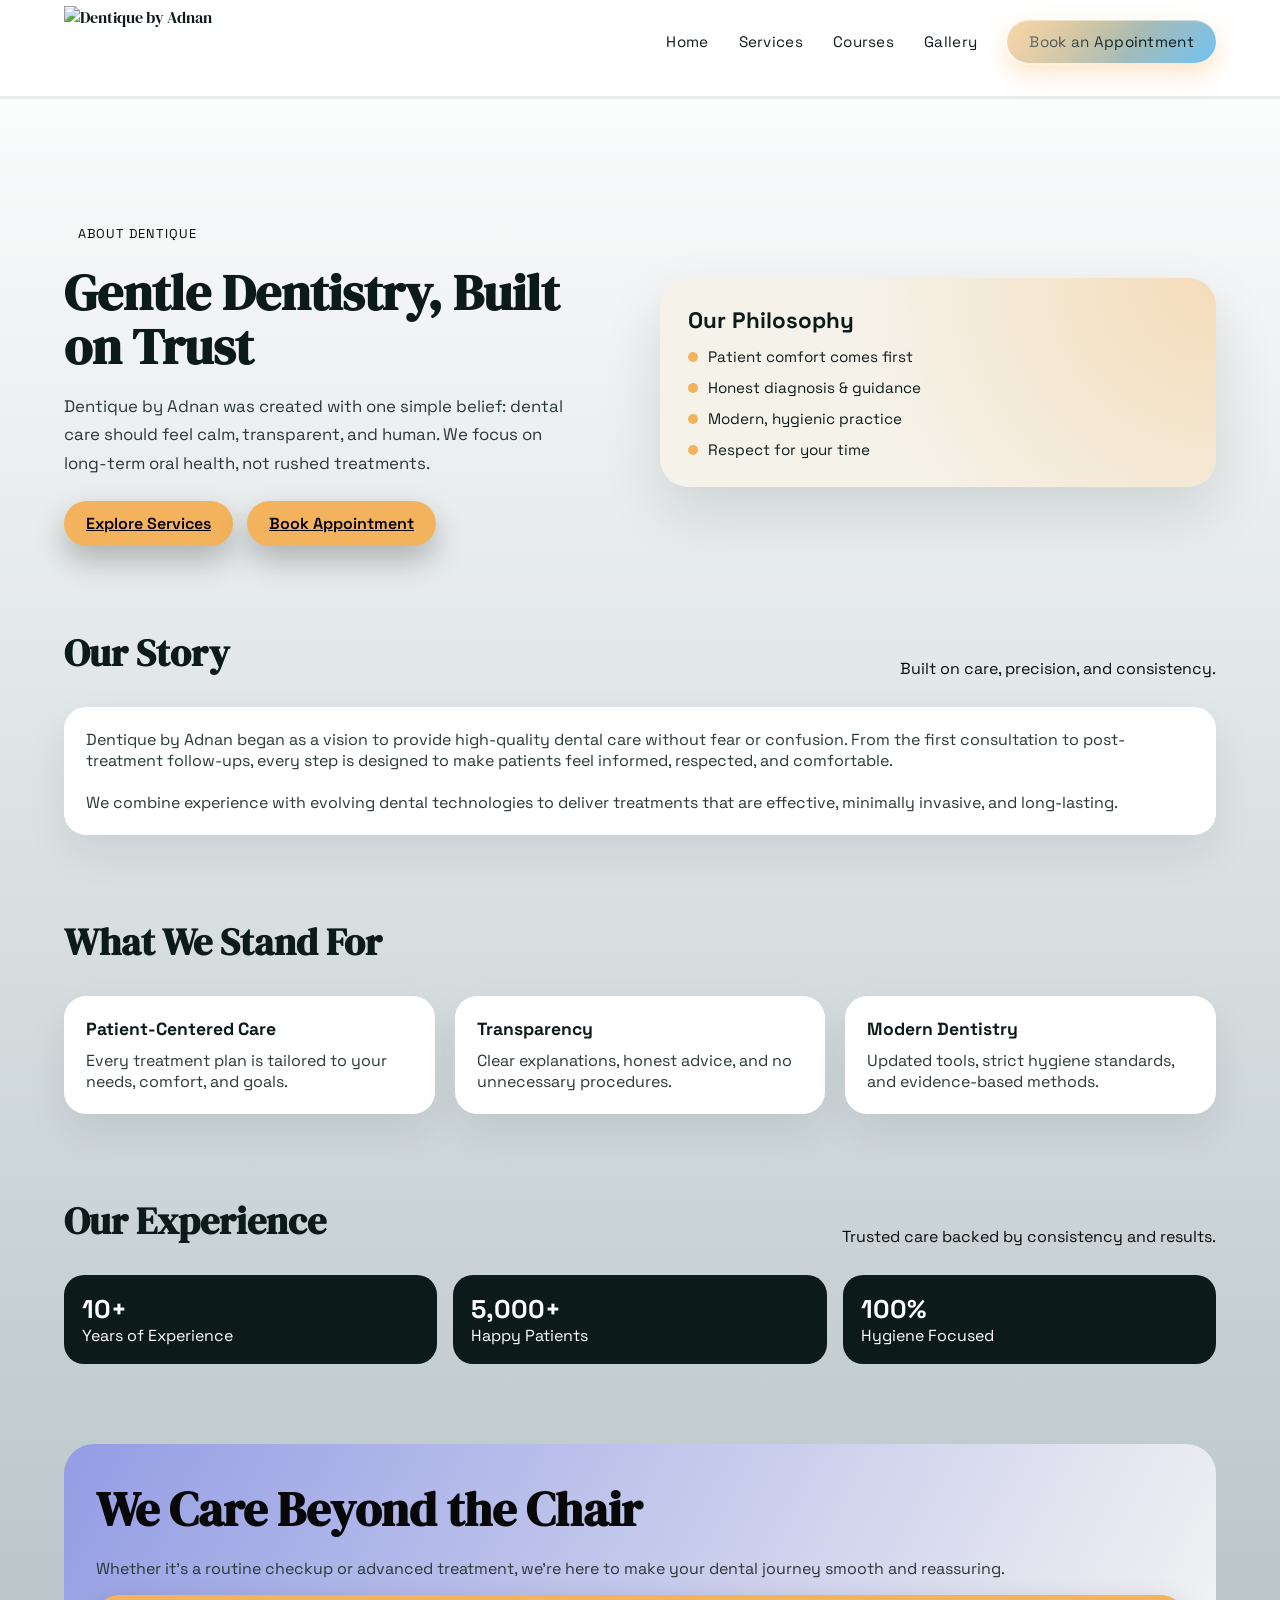
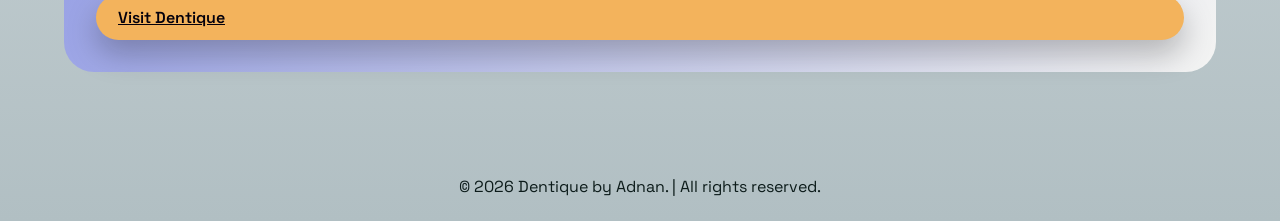
==== about.html @ a8254e56 "Add files via upload" ====
<!DOCTYPE html>
<html lang="en">
<head>
    <meta charset="UTF-8">
    <title>About Us | Dentique by Adnan</title>
    <meta name="viewport" content="width=device-width, initial-scale=1.0">
    <link href="https://fonts.googleapis.com/css2?family=DM+Serif+Display&family=Space+Grotesk:wght@400;500;600&display=swap" rel="stylesheet">
    <link rel="stylesheet" href="style.css">
    <link rel="icon" href="icons/favicon.png" type="image/png">
</head>

<body>

<header>
    <nav class="nav">
        <img src="icons/logo.png" alt="Dentique by Adnan" class="logo">
        <ul>
            <li><a href="index.html">Home</a></li>
            <li><a href="services/services.html">Services</a></li>
            <li><a href="courses/courses.html">Courses</a></li>
            <li><a href="../gallery/gallery.html">Gallery</a></li>
            <li><a class="btn-appointment attention" href="appointments/appointments.html"><button>Book an Appointment</button></a></li>
        </ul>
    </nav>
</header>

<main>
    <section class="hero section">
        <div>
            <span class="hero-badge">About Dentique</span>
            <h1>Gentle Dentistry, Built on Trust</h1>
            <p>
                Dentique by Adnan was created with one simple belief:
                dental care should feel calm, transparent, and human.
                We focus on long-term oral health, not rushed treatments.
            </p>

            <div class="hero-cta">
                <a href="services/services.html" class="btn-primary">Explore Services</a>
                <a href="appointments/appointments.html" class="btn-secondary">Book Appointment</a>
            </div>
        </div>

        <div class="hero-card">
            <div class="hero-card-content">
                <h3>Our Philosophy</h3>
                <ul>
                    <li><span class="dot"></span> Patient comfort comes first</li>
                    <li><span class="dot"></span> Honest diagnosis & guidance</li>
                    <li><span class="dot"></span> Modern, hygienic practice</li>
                    <li><span class="dot"></span> Respect for your time</li>
                </ul>
            </div>
        </div>
    </section>
    <section class="section">
        <div class="section-header">
            <h2>Our Story</h2>
            <p>
                Built on care, precision, and consistency.
            </p>
        </div>

        <div class="card">
            <p class="muted">
                Dentique by Adnan began as a vision to provide high-quality dental care
                without fear or confusion. From the first consultation to post-treatment
                follow-ups, every step is designed to make patients feel informed,
                respected, and comfortable.
                <br><br>
                We combine experience with evolving dental technologies to deliver
                treatments that are effective, minimally invasive, and long-lasting.
            </p>
        </div>
    </section>
    <section class="section">
        <div class="section-header">
            <h2>What We Stand For</h2>
        </div>

        <div class="grid-3">
            <div class="card">
                <h3>Patient-Centered Care</h3>
                <p class="muted">
                    Every treatment plan is tailored to your needs, comfort, and goals.
                </p>
            </div>

            <div class="card">
                <h3>Transparency</h3>
                <p class="muted">
                    Clear explanations, honest advice, and no unnecessary procedures.
                </p>
            </div>

            <div class="card">
                <h3>Modern Dentistry</h3>
                <p class="muted">
                    Updated tools, strict hygiene standards, and evidence-based methods.
                </p>
            </div>
        </div>
    </section>
    <section class="section">
        <div class="section-header">
            <h2>Our Experience</h2>
            <p>
                Trusted care backed by consistency and results.
            </p>
        </div>

        <div class="metrics">
            <div class="metric">
                <span>10+</span>
                Years of Experience
            </div>
            <div class="metric">
                <span>5,000+</span>
                Happy Patients
            </div>
            <div class="metric">
                <span>100%</span>
                Hygiene Focused
            </div>
        </div>
    </section>
    <section class="final-cta">
        <h2>We Care Beyond the Chair</h2>
        <p class="muted">
            Whether it’s a routine checkup or advanced treatment,
            we’re here to make your dental journey smooth and reassuring.
        </p>
        <a href="appointments/appointments.html" class="btn-primary">Visit Dentique</a>
    </section>

</main>

<footer class="footer">
    <p>© 2026 Dentique by Adnan. | All rights reserved.</p>
</footer>

</body>
</html>
---- style.css ----
:root {
      --ink: #0c1b1a;
      --cloud: #f5f2ea;
      --mint: #8dd1c1;
      --sun: #f3b35c;
      --coral: #70c2f5;
      --stone: #8c8c8c;
  }

  * {
      box-sizing: border-box;
      margin: 0;
      padding: 0;
  }


  .form {
      max-width: 480px;
      margin: 0px auto;
      padding: 30px 28px;
      background: linear-gradient(180deg, #ffffff, #e4ecf7);
      border-radius: 16px;
      box-shadow: 0 18px 40px rgba(0, 86, 179, 0.15);
      font-family: "Segoe UI", Tahoma, sans-serif;
  }

  .form label,
  .form legend {
      display: block;
      margin-bottom: 6px;
      font-size: 14px;
      font-weight: 600;
      color: #0a3d62;
  }


  .form input,
  .form select {
      width: 100%;
      padding: 12px 14px;
      margin-bottom: 18px;
      border-radius: 10px;
      border: 1px solid #c7dcf5;
      background: #ffffff;
      font-size: 14px;
      transition: all 0.3s ease;
  }


  .form input:focus,
  .form select:focus {
      outline: none;
      border-color: #1e90ff;
      box-shadow: 0 0 0 3px rgba(30, 144, 255, 0.2);
  }

  .form fieldset {
      border: 1px solid #c7dcf5;
      border-radius: 12px;
      padding: 14px;
      margin-bottom: 20px;
  }


  .form fieldset input[type="radio"] {
      width: auto;
      margin-right: 6px;
      accent-color: #1e90ff;
  }

  .form fieldset label {
      display: inline-block;
      margin-right: 20px;
      font-weight: 500;
      color: #144272;
  }


  .form input[type="date"] {
      color: #144272;
  }

  /* Submit Button */
  .form button {
      width: 100%;
      padding: 14px;
      border: none;
      border-radius: 12px;
      background: linear-gradient(135deg, #1e90ff, #0a58ca);
      color: #ffffff;
      font-size: 15px;
      font-weight: 600;
      cursor: pointer;
      letter-spacing: 0.5px;
      transition: transform 0.3s ease, box-shadow 0.3s ease;
  }

  /* Button Hover */
  .form button:hover {
      transform: translateY(-2px);
      box-shadow: 0 12px 30px rgba(30, 144, 255, 0.35);
  }

  /* Button Active */
  .form button:active {
      transform: scale(0.98);
  }


  .form select {
      appearance: none;
      background-image: url("data:image/svg+xml,%3Csvg fill='%231e90ff' height='20' viewBox='0 0 24 24' width='20' xmlns='http://www.w3.org/2000/svg'%3E%3Cpath d='M7 10l5 5 5-5z'/%3E%3C/svg%3E");
      background-repeat: no-repeat;
      background-position: right 12px center;
      background-size: 18px;
  }


  body {
      font-family: "DM Serif Display", "Georgia", serif;
      color: var(--ink);
      background: linear-gradient(180deg, #ffffff 0%, #b1bfc3 100%);
      min-height: 100vh;
  }

  header {
      height: 11vh;
      padding: 18px 5vw;
      position: sticky;
      top: 0;
      z-index: 1000;
      background: white;
      backdrop-filter: blur(10px);
      border-bottom: 3px solid rgba(12, 27, 26, 0.08);
  }

  header ul {
      margin-left: auto;
      list-style: none;
      display: flex;
      align-items: center;
      flex-wrap: wrap;
      gap: 30px;
  }

  header .nav {
      display: flex;
      align-items: center;
      gap: 24px;
  }

  .logo {
      height: 70px;
      margin-top: -12px;
      margin-bottom: -12px;
      width: auto;
  }

  header a,
  header button {
      font-family: "Space Grotesk", "Trebuchet MS", sans-serif;
      color: var(--ink);
      text-decoration: none;
      font-size: 0.95rem;
      letter-spacing: 0.02em;
      background: none;
      border: none;
      cursor: pointer;
  }


  .btn-appointment {
      position: relative;
      padding: 12px 22px;
      border-radius: 999px;
      font-family: "Space Grotesk", "Trebuchet MS", sans-serif;
      font-weight: 600;
      font-size: 0.95rem;
      letter-spacing: 0.03em;
      color: #04000c;
      background: linear-gradient(135deg,
              var(--sun),
              var(--coral));
      border: none;
      cursor: pointer;
      box-shadow:
          0 10px 24px rgba(243, 179, 92, 0.35),
          inset 0 1px 0 rgba(255, 255, 255, 0.5);
      overflow: hidden;
      transition:
          transform 0.3s ease,
          box-shadow 0.3s ease;
  }


  .btn-appointment::before {
      content: "";
      position: absolute;
      inset: -2px;
      border-radius: inherit;
      background: linear-gradient(120deg,
              rgba(255, 255, 255, 0.6),
              transparent 60%);
      opacity: 0.8;
      pointer-events: none;
  }


  .btn-appointment:hover {
      transform: translateY(-3px);
      box-shadow:
          0 16px 40px rgba(243, 179, 92, 0.45),
          inset 0 1px 0 rgba(255, 255, 255, 0.6);
  }


  .btn-appointment:active {
      transform: translateY(0) scale(0.97);
      box-shadow:
          0 8px 18px rgba(243, 179, 92, 0.3);
  }

  @keyframes appointmentPulse {
      0% {
          box-shadow: 0 0 0 0 rgba(243, 179, 92, 0.45);
      }

      70% {
          box-shadow: 0 0 0 12px rgba(243, 179, 92, 0);
      }

      100% {
          box-shadow: 0 0 0 0 rgba(243, 179, 92, 0);
      }
  }

  .btn-appointment.attention {
      animation: appointmentPulse 2.5s infinite;
  }


  main {
      padding: 40px 5vw 80px;
  }

  .hero {
      display: grid;
      grid-template-columns: repeat(auto-fit, minmax(260px, 1fr));
      gap: 40px;
      align-items: center;
  }

  .hero-badge {
      display: inline-flex;
      align-items: center;
      gap: 8px;
      padding: 6px 14px;
      border-radius: 999px;
      background: transparent;
      font-family: "Space Grotesk", "Trebuchet MS", sans-serif;
      font-size: 0.8rem;
      text-transform: uppercase;
      letter-spacing: 0.08em;
      color: #070707;
  }

  .hero h1 {
      font-size: clamp(2.4rem, 4vw, 4rem);
      line-height: 1.05;
      margin: 18px 0;
  }

  .hero p {
      font-family: "Space Grotesk", "Trebuchet MS", sans-serif;
      font-size: 1.05rem;
      line-height: 1.7;
      color: #2a3836;
      max-width: 520px;
  }

  .hero-cta {
      display: flex;
      flex-wrap: wrap;
      gap: 14px;
      margin-top: 24px;

  }

  .btn-primary,
  .btn-secondary {
      padding: 12px 22px;
      border-radius: 999px;
      font-family: "Space Grotesk", "Trebuchet MS", sans-serif;
      font-weight: 600;
      border: 2px transparent;
      cursor: pointer;

  }

  .btn-primary {
      background: var(--sun);
      color: #04000c;
      box-shadow: 0 14px 30px rgba(7, 7, 7, 0.25);
      transition: transform 0.3s ease, box-shadow 0.3s ease;
  }

  .btn-secondary {
      background: var(--sun);
      color: #04000c;
      box-shadow: 0 14px 30px rgba(7, 7, 7, 0.25);
  }

  .btn-primary:hover {
      transform: translateY(-6px);
      box-shadow: 0 16px 40px rgba(0, 0, 0, 0.18);
      transition: transform 0.3s ease, box-shadow 0.3s ease;
  }

  .btn-secondary:hover {
      transform: translateY(-6px);
      box-shadow: 0 16px 40px rgba(0, 0, 0, 0.18);
      transition: transform 0.3s ease, box-shadow 0.3s ease;
  }

  .hero-card {
      background: var(--cloud);
      border-radius: 28px;
      padding: 28px;
      box-shadow: 0 25px 60px rgba(12, 27, 26, 0.12);
      position: relative;
      overflow: hidden;
  }

  .hero-card::before {
      content: "";
      position: absolute;
      inset: 0;
      background: radial-gradient(circle at top right, rgba(243, 179, 92, 0.35), transparent 60%);
  }

  .hero-card-content {
      position: relative;
      font-family: "Space Grotesk", "Trebuchet MS", sans-serif;
  }

  .hero-card h3 {
      font-size: 1.4rem;
      margin-bottom: 12px;
  }

  .hero-card ul {
      list-style: none;
      display: grid;
      gap: 12px;
  }

  .hero-card li {
      display: flex;
      align-items: center;
      gap: 10px;
      font-size: 0.95rem;
  }

  .dot {
      width: 10px;
      height: 10px;
      border-radius: 50%;
      background: var(--sun);
      flex-shrink: 0;
  }

  .section {
      margin-top: 80px;

  }

  .section-header {
      display: flex;
      flex-wrap: wrap;
      justify-content: space-between;
      align-items: flex-end;
      gap: 16px;
      margin-bottom: 28px;
  }

  .section-header h2 {
      font-size: clamp(1.8rem, 3vw, 2.6rem);

  }

  .section-header p {
      font-family: "Space Grotesk", "Trebuchet MS", sans-serif;
      max-width: 520px;
      color: #0a0a0a;
  }

  .logo-strip {
      display: grid;
      grid-template-columns: repeat(auto-fit, minmax(130px, 1fr));
      gap: 18px;
      align-items: center;
      font-family: "Space Grotesk", "Trebuchet MS", sans-serif;
      color: var(--ink);
      text-transform: uppercase;
      letter-spacing: 0.12em;
      font-size: 0.75rem;
  }

  .logo-strip span {
      padding: 14px 18px;
      border: 1px dashed rgba(12, 27, 26, 0.2);
      border-radius: 999px;
      text-align: center;
      background-color: #59bad5;
  }

  .grid-3 {
      display: grid;
      grid-template-columns: repeat(auto-fit, minmax(220px, 1fr));
      gap: 20px;
  }

  .card {
      background: #ffffff;
      border-radius: 22px;
      padding: 22px;
      box-shadow: 0 18px 40px rgba(12, 27, 26, 0.08);
      font-family: "Space Grotesk", "Trebuchet MS", sans-serif;
  }

  .card1 {
      background-image: url(icons/profile.jpeg);
      background-size: cover;
      background-repeat: no-repeat;
      height: 100%;
      width: 100%;
      background-position: center;
      border-radius: 22px;
      padding: 22px;
      box-shadow: 0 18px 40px rgba(12, 27, 26, 0.08);
      font-family: "Space Grotesk", "Trebuchet MS", sans-serif;
  }

  .card h3 {
      font-size: 1.1rem;
      margin-bottom: 10px;
  }

  .muted {
      color: #2a3836;
      font-family: "Space Grotesk", "Trebuchet MS", sans-serif;
  }

  .steps {
      display: grid;
      grid-template-columns: repeat(auto-fit, minmax(220px, 1fr));
      gap: 20px;
  }

  .step {
      padding: 18px 20px;
      border-radius: 18px;
      background: #ffffff;
      font-family: "Space Grotesk", "Trebuchet MS", sans-serif;
  }

  .step strong {
      display: block;
      font-size: 1.2rem;
      margin-bottom: 10px;
  }

  .metrics {
      display: grid;
      grid-template-columns: repeat(auto-fit, minmax(160px, 1fr));
      gap: 16px;
  }

  .metric {
      background: #0c1b1a;
      color: #fff;
      border-radius: 20px;
      padding: 18px;
      font-family: "Space Grotesk", "Trebuchet MS", sans-serif;
  }

  .metric span {
      font-size: 1.6rem;
      font-weight: 700;
      display: block;
  }

  .integration-tags {
      display: flex;
      flex-wrap: wrap;
      gap: 12px;
  }

  .tag {
      padding: 8px 14px;
      border-radius: 999px;
      border: 1px solid rgba(12, 27, 26, 0.2);
      font-family: "Space Grotesk", "Trebuchet MS", sans-serif;
  }

  .pricing {
      display: grid;
      grid-template-columns: repeat(auto-fit, minmax(220px, 1fr));
      gap: 20px;
  }

  .pricing .card {
      border: 2px solid rgba(12, 27, 26, 0.08);
  }

  .pricing .price {
      font-size: 1.8rem;
      font-weight: 700;
      margin: 12px 0;
      font-family: "DM Serif Display", "Georgia", serif;
  }

  .case {
      display: grid;
      grid-template-columns: repeat(auto-fit, minmax(240px, 1fr));
      gap: 20px;
      align-items: center;
      background: #fff4e5;
      border-radius: 26px;
      padding: 26px;
  }

  .faq {
      display: grid;
      gap: 14px;
  }

  .faq-item {
      background: #f4f1f1;
      border-radius: 18px;
      padding: 18px;
      font-family: "Space Grotesk", "Trebuchet MS", sans-serif;
      border: 1px solid rgba(12, 27, 26, 0.08);
  }

  .final-cta {
      margin-top: 80px;
      background: linear-gradient(120deg, rgba(143, 152, 231, 0.9), rgba(250, 249, 247, 0.9));
      color: #080808;
      border-radius: 30px;
      padding: 32px;
      display: grid;
      gap: 16px;
  }

  .final-cta h2 {
      font-size: clamp(2rem, 4vw, 3rem);
  }

  .final-cta .btn-secondary {
      border-color: #0b0b0b;
      color: #040404;
  }

  .footer {
      display: flex;
      justify-content: center;
      align-items: center;
      padding: 24px 5vw;
      text-align: center;
      font-family: "Space Grotesk", "Trebuchet MS", sans-serif;
      color: var(--ink);
  }

  .social-bar {
      position: fixed;
      right: 1px;
      padding: 5vw 15px;
      top: 55%;
      transform: translateY(-50%);
      display: flex;
      flex-direction: column;
      gap: 35px;
      background: white;
      z-index: 1000;
      border-radius: 20px;

  }

  .social-bar a {
      display: flex;
      background-color: white;
      align-items: center;
      justify-content: center;
      transition: transform 0.2s ease, opacity 0.2s ease;
  }

  .social-bar a:hover {
      transform: translateX(-10px);
      opacity: 0.75;
  }

  .social-bar img {
      width: 35px;
      height: 35px;
  }




  @media (max-width: 600px) {
      header ul {
          gap: 16px;
      }

      header button {
          width: 100%;
      }
  }
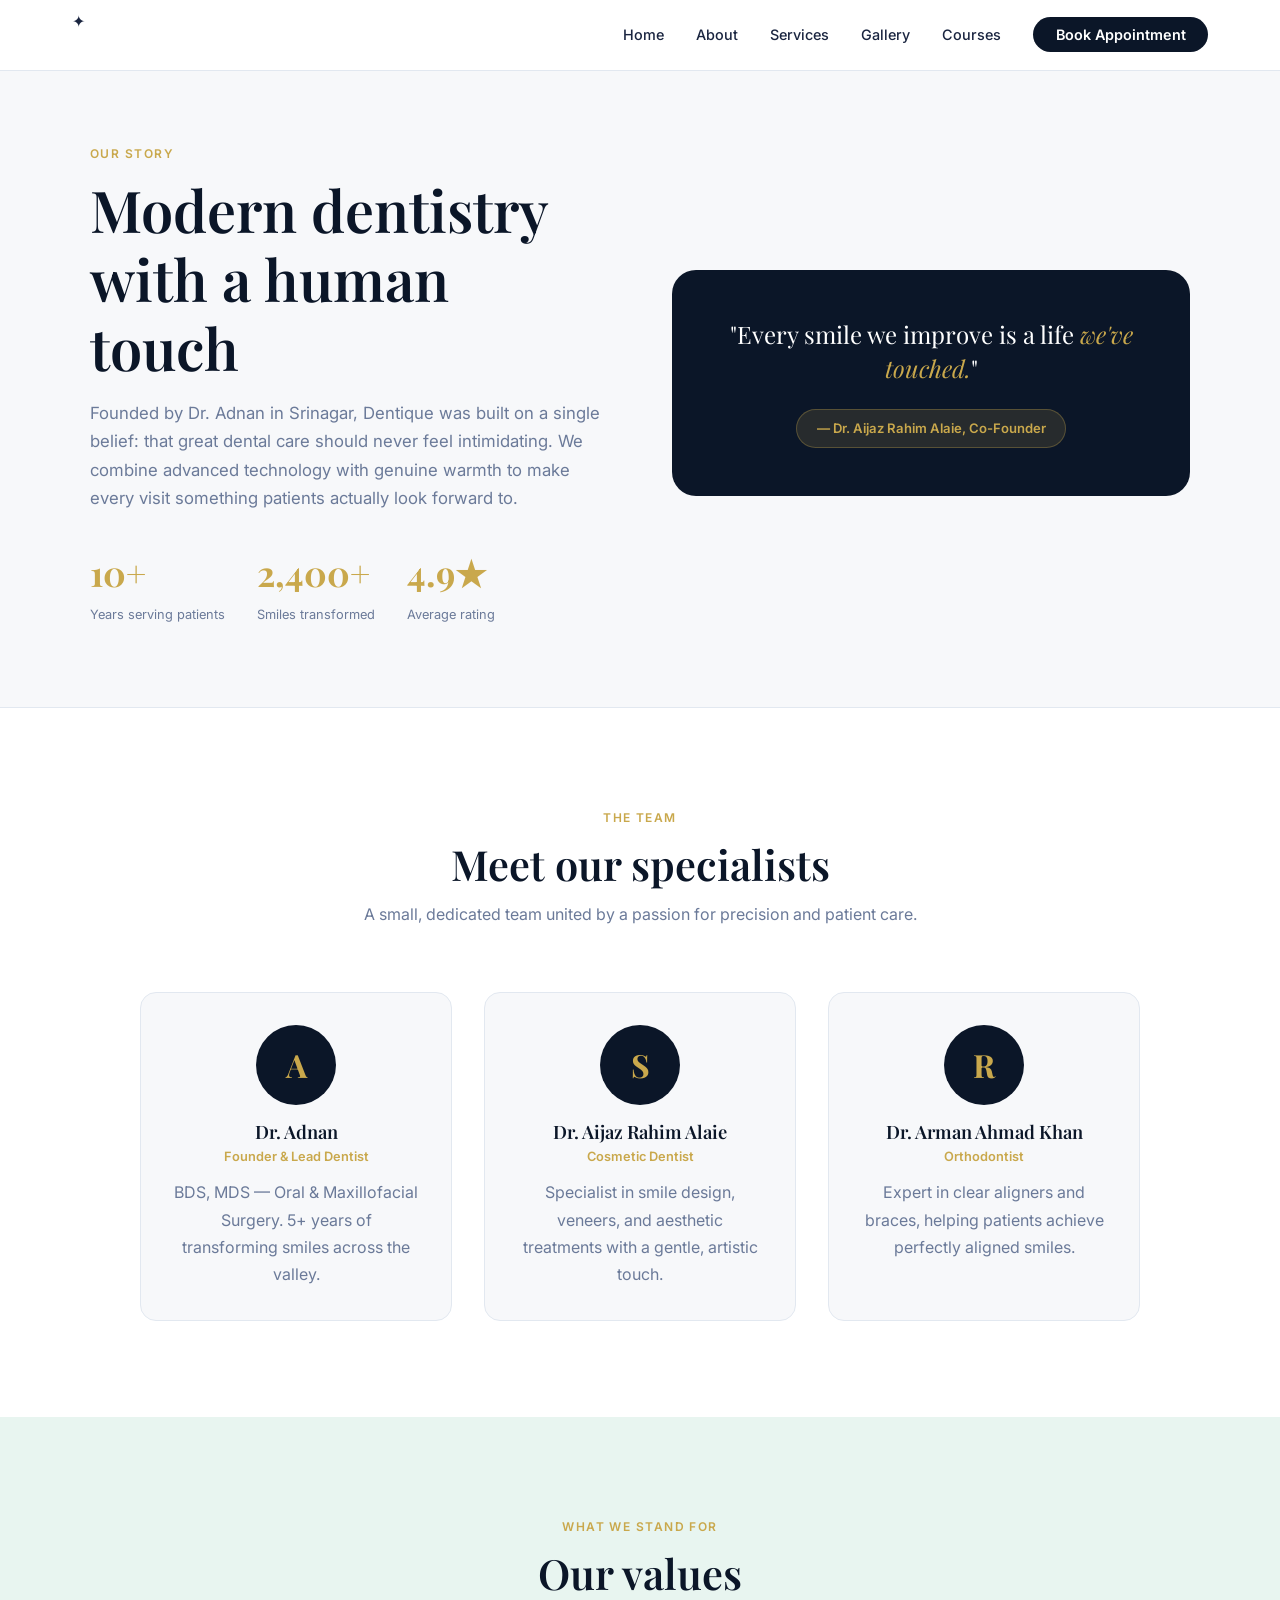
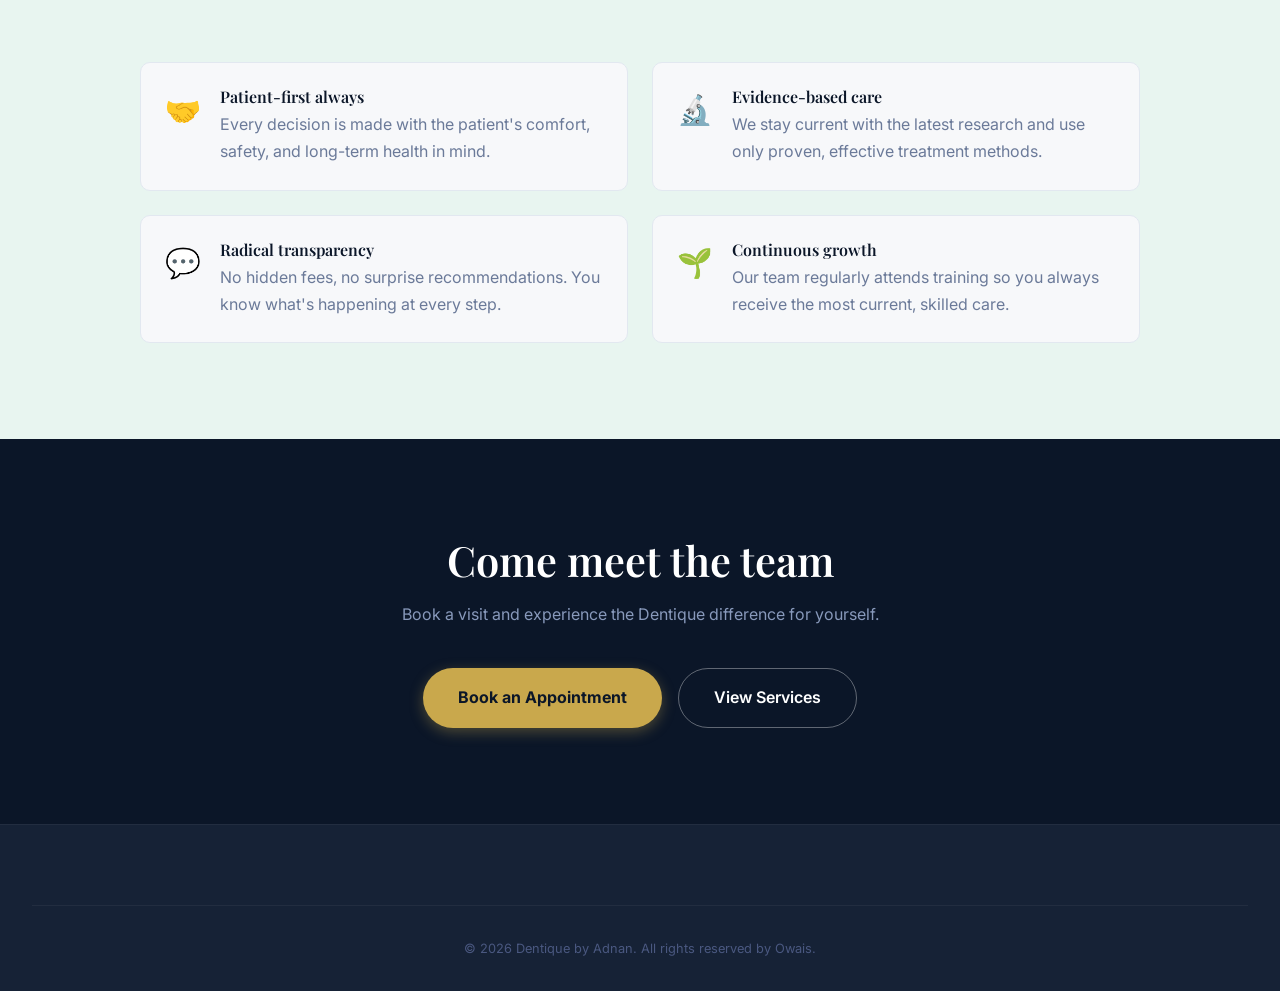
==== commit 53d89f5d: "Add files via upload" ====
--- a/about.html
+++ b/about.html
@@ -1,143 +1,148 @@
-<!DOCTYPE html>
-<html lang="en">
-<head>
-    <meta charset="UTF-8">
-    <title>About Us | Dentique by Adnan</title>
-    <meta name="viewport" content="width=device-width, initial-scale=1.0">
-    <link href="https://fonts.googleapis.com/css2?family=DM+Serif+Display&family=Space+Grotesk:wght@400;500;600&display=swap" rel="stylesheet">
-    <link rel="stylesheet" href="style.css">
-    <link rel="icon" href="icons/favicon.png" type="image/png">
-</head>
-
-<body>
-
-<header>
-    <nav class="nav">
-        <img src="icons/logo.png" alt="Dentique by Adnan" class="logo">
-        <ul>
-            <li><a href="index.html">Home</a></li>
-            <li><a href="services/services.html">Services</a></li>
-            <li><a href="courses/courses.html">Courses</a></li>
-            <li><a href="../gallery/gallery.html">Gallery</a></li>
-            <li><a class="btn-appointment attention" href="appointments/appointments.html"><button>Book an Appointment</button></a></li>
-        </ul>
-    </nav>
-</header>
-
-<main>
-    <section class="hero section">
-        <div>
-            <span class="hero-badge">About Dentique</span>
-            <h1>Gentle Dentistry, Built on Trust</h1>
-            <p>
-                Dentique by Adnan was created with one simple belief:
-                dental care should feel calm, transparent, and human.
-                We focus on long-term oral health, not rushed treatments.
-            </p>
-
-            <div class="hero-cta">
-                <a href="services/services.html" class="btn-primary">Explore Services</a>
-                <a href="appointments/appointments.html" class="btn-secondary">Book Appointment</a>
-            </div>
-        </div>
-
-        <div class="hero-card">
-            <div class="hero-card-content">
-                <h3>Our Philosophy</h3>
-                <ul>
-                    <li><span class="dot"></span> Patient comfort comes first</li>
-                    <li><span class="dot"></span> Honest diagnosis & guidance</li>
-                    <li><span class="dot"></span> Modern, hygienic practice</li>
-                    <li><span class="dot"></span> Respect for your time</li>
-                </ul>
-            </div>
-        </div>
-    </section>
-    <section class="section">
-        <div class="section-header">
-            <h2>Our Story</h2>
-            <p>
-                Built on care, precision, and consistency.
-            </p>
-        </div>
-
-        <div class="card">
-            <p class="muted">
-                Dentique by Adnan began as a vision to provide high-quality dental care
-                without fear or confusion. From the first consultation to post-treatment
-                follow-ups, every step is designed to make patients feel informed,
-                respected, and comfortable.
-                <br><br>
-                We combine experience with evolving dental technologies to deliver
-                treatments that are effective, minimally invasive, and long-lasting.
-            </p>
-        </div>
-    </section>
-    <section class="section">
-        <div class="section-header">
-            <h2>What We Stand For</h2>
-        </div>
-
-        <div class="grid-3">
-            <div class="card">
-                <h3>Patient-Centered Care</h3>
-                <p class="muted">
-                    Every treatment plan is tailored to your needs, comfort, and goals.
-                </p>
-            </div>
-
-            <div class="card">
-                <h3>Transparency</h3>
-                <p class="muted">
-                    Clear explanations, honest advice, and no unnecessary procedures.
-                </p>
-            </div>
-
-            <div class="card">
-                <h3>Modern Dentistry</h3>
-                <p class="muted">
-                    Updated tools, strict hygiene standards, and evidence-based methods.
-                </p>
-            </div>
-        </div>
-    </section>
-    <section class="section">
-        <div class="section-header">
-            <h2>Our Experience</h2>
-            <p>
-                Trusted care backed by consistency and results.
-            </p>
-        </div>
-
-        <div class="metrics">
-            <div class="metric">
-                <span>10+</span>
-                Years of Experience
-            </div>
-            <div class="metric">
-                <span>5,000+</span>
-                Happy Patients
-            </div>
-            <div class="metric">
-                <span>100%</span>
-                Hygiene Focused
-            </div>
-        </div>
-    </section>
-    <section class="final-cta">
-        <h2>We Care Beyond the Chair</h2>
-        <p class="muted">
-            Whether it’s a routine checkup or advanced treatment,
-            we’re here to make your dental journey smooth and reassuring.
-        </p>
-        <a href="appointments/appointments.html" class="btn-primary">Visit Dentique</a>
-    </section>
-
-</main>
-
-<footer class="footer">
-    <p>© 2026 Dentique by Adnan. | All rights reserved.</p>
-</footer>
-
-</body>
-</html>
+<!DOCTYPE html>
+<html lang="en">
+<head>
+  <meta charset="UTF-8">
+  <meta name="viewport" content="width=device-width, initial-scale=1.0">
+  <title>About — Dentique by Adnan</title>
+  <link rel="stylesheet" href="style.css">
+  <link rel="preconnect" href="https://fonts.googleapis.com">
+  <link href="https://fonts.googleapis.com/css2?family=Playfair+Display:wght@400;500;600;700&family=Inter:wght@300;400;500;600&display=swap" rel="stylesheet">
+  <style>
+    .page-hero { padding: 140px 2rem 5rem; background: var(--off-white); border-bottom: 1px solid var(--border); }
+    .page-hero-inner { max-width: 1100px; margin: 0 auto; display: grid; grid-template-columns: 1fr 1fr; gap: 4rem; align-items: center; }
+    .page-hero h1 { color: var(--navy); margin-bottom: 1rem; }
+    .page-hero p { font-size: 1.05rem; }
+
+    .about-stats { display: flex; gap: 2rem; margin-top: 2rem; }
+    .astat strong { font-family: var(--font-display); font-size: 2.2rem; color: var(--gold); display: block; }
+    .astat span { font-size: 0.8rem; color: var(--muted); }
+
+    .about-visual { background: var(--navy); border-radius: 24px; padding: 3rem; text-align: center; }
+    .about-visual-text { font-family: var(--font-display); font-size: 1.5rem; color: var(--white); line-height: 1.4; }
+    .about-visual-text em { color: var(--gold); }
+    .about-visual-badge { display: inline-block; padding: 0.5rem 1.2rem; background: rgba(201,168,76,0.15); border: 1px solid rgba(201,168,76,0.3); border-radius: 50px; color: var(--gold); font-size: 0.82rem; font-weight: 600; margin-top: 1.5rem; }
+
+    .team-grid { max-width: 1000px; margin: 0 auto; display: grid; grid-template-columns: repeat(3, 1fr); gap: 2rem; }
+    .team-card { text-align: center; padding: 2rem; background: var(--off-white); border-radius: var(--radius); border: 1px solid var(--border); }
+    .team-avatar { width: 80px; height: 80px; border-radius: 50%; background: var(--navy); color: var(--gold); font-family: var(--font-display); font-size: 2rem; font-weight: 700; display: flex; align-items: center; justify-content: center; margin: 0 auto 1rem; }
+    .team-card h3 { color: var(--navy); margin-bottom: 0.25rem; }
+    .team-card .role { font-size: 0.8rem; color: var(--gold); font-weight: 600; margin-bottom: 0.75rem; display: block; }
+
+    .values-grid { max-width: 1000px; margin: 0 auto; display: grid; grid-template-columns: repeat(2, 1fr); gap: 1.5rem; }
+    .value-item { display: flex; gap: 1.2rem; padding: 1.5rem; background: var(--off-white); border-radius: var(--radius-sm); border: 1px solid var(--border); }
+    .value-icon { font-size: 1.8rem; flex-shrink: 0; }
+    .value-item h3 { color: var(--navy); margin-bottom: 0.3rem; font-size: 1rem; }
+
+    @media (max-width: 800px) { .page-hero-inner, .team-grid, .values-grid { grid-template-columns: 1fr; } .about-stats { flex-wrap: wrap; } }
+  </style>
+</head>
+<body>
+  <header class="header" id="header">
+    <nav class="nav">
+      <a href="index.html" class="logo">
+        <span class="logo-icon">✦</span>
+        <span class="logo-text">Dentique <em>by Adnan</em></span>
+      </a>
+      <ul class="nav-links">
+        <li><a href="index.html">Home</a></li>
+        <li><a href="about.html">About</a></li>
+        <li><a href="services.html">Services</a></li>
+        <li><a href="gallery.html">Gallery</a></li>
+        <li><a href="courses.html">Courses</a></li>
+        <li><a href="appointments.html" class="nav-cta">Book Appointment</a></li>
+      </ul>
+      <button class="hamburger" id="hamburger" aria-label="Toggle menu" aria-expanded="false" aria-controls="mobileMenu">
+        <span></span><span></span><span></span>
+      </button>
+    </nav>
+    <div class="mobile-menu" id="mobileMenu">
+      <a href="index.html">Home</a>
+      <a href="about.html">About</a>
+      <a href="services.html">Services</a>
+      <a href="gallery.html">Gallery</a>
+      <a href="courses.html">Courses</a>
+      <a href="appointments.html">Book Appointment</a>
+    </div>
+  </header>
+
+  <main>
+    <div class="page-hero">
+      <div class="page-hero-inner">
+        <div>
+          <span class="eyebrow">Our Story</span>
+          <h1>Modern dentistry with a human touch</h1>
+          <p>Founded by Dr. Adnan in Srinagar, Dentique was built on a single belief: that great dental care should never feel intimidating. We combine advanced technology with genuine warmth to make every visit something patients actually look forward to.</p>
+          <div class="about-stats">
+            <div class="astat"><strong>10+</strong><span>Years serving patients</span></div>
+            <div class="astat"><strong>2,400+</strong><span>Smiles transformed</span></div>
+            <div class="astat"><strong>4.9★</strong><span>Average rating</span></div>
+          </div>
+        </div>
+        <div class="about-visual">
+          <div class="about-visual-text">"Every smile we improve is a life <em>we've touched.</em>"</div>
+          <span class="about-visual-badge">— Dr. Aijaz Rahim Alaie, Co-Founder</span>
+        </div>
+      </div>
+    </div>
+
+    <section class="section">
+      <div class="section-header">
+        <span class="eyebrow">The Team</span>
+        <h2>Meet our specialists</h2>
+        <p>A small, dedicated team united by a passion for precision and patient care.</p>
+      </div>
+      <div class="team-grid">
+        <div class="team-card">
+          <div class="team-avatar">A</div>
+          <h3>Dr. Adnan</h3>
+          <span class="role">Founder & Lead Dentist</span>
+          <p>BDS, MDS — Oral & Maxillofacial Surgery. 5+ years of transforming smiles across the valley.</p>
+        </div>
+        <div class="team-card">
+          <div class="team-avatar">S</div>
+          <h3>Dr. Aijaz Rahim Alaie</h3>
+          <span class="role">Cosmetic Dentist</span>
+          <p>Specialist in smile design, veneers, and aesthetic treatments with a gentle, artistic touch.</p>
+        </div>
+        <div class="team-card">
+          <div class="team-avatar">R</div>
+          <h3>Dr. Arman Ahmad Khan</h3>
+          <span class="role">Orthodontist</span>
+          <p>Expert in clear aligners and braces, helping patients achieve perfectly aligned smiles.</p>
+        </div>
+      </div>
+    </section>
+
+    <section class="section section-mint">
+      <div class="section-header">
+        <span class="eyebrow">What We Stand For</span>
+        <h2>Our values</h2>
+      </div>
+      <div class="values-grid">
+        <div class="value-item"><div class="value-icon">🤝</div><div><h3>Patient-first always</h3><p>Every decision is made with the patient's comfort, safety, and long-term health in mind.</p></div></div>
+        <div class="value-item"><div class="value-icon">🔬</div><div><h3>Evidence-based care</h3><p>We stay current with the latest research and use only proven, effective treatment methods.</p></div></div>
+        <div class="value-item"><div class="value-icon">💬</div><div><h3>Radical transparency</h3><p>No hidden fees, no surprise recommendations. You know what's happening at every step.</p></div></div>
+        <div class="value-item"><div class="value-icon">🌱</div><div><h3>Continuous growth</h3><p>Our team regularly attends training so you always receive the most current, skilled care.</p></div></div>
+      </div>
+    </section>
+
+    <section class="final-cta">
+      <div class="cta-content">
+        <h2>Come meet the team</h2>
+        <p>Book a visit and experience the Dentique difference for yourself.</p>
+        <div class="cta-actions">
+          <a href="appointments.html" class="btn-primary large">Book an Appointment</a>
+          <a href="services.html" class="btn-ghost-light large">View Services</a>
+        </div>
+      </div>
+    </section>
+  </main>
+
+  <footer class="footer">
+    <div class="footer-bottom" style="padding: 2rem 0;">
+      <p>© 2026 Dentique by Adnan. All rights reserved by Owais.</p>
+    </div>
+  </footer>
+  <script src="script.js"></script>
+</body>
+</html>
--- a/style.css
+++ b/style.css
@@ -1,619 +1,858 @@
-  :root {
-      --ink: #0c1b1a;
-      --cloud: #f5f2ea;
-      --mint: #8dd1c1;
-      --sun: #f3b35c;
-      --coral: #70c2f5;
-      --stone: #8c8c8c;
-  }
-
-  * {
-      box-sizing: border-box;
-      margin: 0;
-      padding: 0;
-  }
-
-
-  .form {
-      max-width: 480px;
-      margin: 0px auto;
-      padding: 30px 28px;
-      background: linear-gradient(180deg, #ffffff, #e4ecf7);
-      border-radius: 16px;
-      box-shadow: 0 18px 40px rgba(0, 86, 179, 0.15);
-      font-family: "Segoe UI", Tahoma, sans-serif;
-  }
-
-  .form label,
-  .form legend {
-      display: block;
-      margin-bottom: 6px;
-      font-size: 14px;
-      font-weight: 600;
-      color: #0a3d62;
-  }
-
-
-  .form input,
-  .form select {
-      width: 100%;
-      padding: 12px 14px;
-      margin-bottom: 18px;
-      border-radius: 10px;
-      border: 1px solid #c7dcf5;
-      background: #ffffff;
-      font-size: 14px;
-      transition: all 0.3s ease;
-  }
-
-
-  .form input:focus,
-  .form select:focus {
-      outline: none;
-      border-color: #1e90ff;
-      box-shadow: 0 0 0 3px rgba(30, 144, 255, 0.2);
-  }
-
-  .form fieldset {
-      border: 1px solid #c7dcf5;
-      border-radius: 12px;
-      padding: 14px;
-      margin-bottom: 20px;
-  }
-
-
-  .form fieldset input[type="radio"] {
-      width: auto;
-      margin-right: 6px;
-      accent-color: #1e90ff;
-  }
-
-  .form fieldset label {
-      display: inline-block;
-      margin-right: 20px;
-      font-weight: 500;
-      color: #144272;
-  }
-
-
-  .form input[type="date"] {
-      color: #144272;
-  }
-
-  /* Submit Button */
-  .form button {
-      width: 100%;
-      padding: 14px;
-      border: none;
-      border-radius: 12px;
-      background: linear-gradient(135deg, #1e90ff, #0a58ca);
-      color: #ffffff;
-      font-size: 15px;
-      font-weight: 600;
-      cursor: pointer;
-      letter-spacing: 0.5px;
-      transition: transform 0.3s ease, box-shadow 0.3s ease;
-  }
-
-  /* Button Hover */
-  .form button:hover {
-      transform: translateY(-2px);
-      box-shadow: 0 12px 30px rgba(30, 144, 255, 0.35);
-  }
-
-  /* Button Active */
-  .form button:active {
-      transform: scale(0.98);
-  }
-
-
-  .form select {
-      appearance: none;
-      background-image: url("data:image/svg+xml,%3Csvg fill='%231e90ff' height='20' viewBox='0 0 24 24' width='20' xmlns='http://www.w3.org/2000/svg'%3E%3Cpath d='M7 10l5 5 5-5z'/%3E%3C/svg%3E");
-      background-repeat: no-repeat;
-      background-position: right 12px center;
-      background-size: 18px;
-  }
-
-
-  body {
-      font-family: "DM Serif Display", "Georgia", serif;
-      color: var(--ink);
-      background: linear-gradient(180deg, #ffffff 0%, #b1bfc3 100%);
-      min-height: 100vh;
-  }
-
-  header {
-      height: 11vh;
-      padding: 18px 5vw;
-      position: sticky;
-      top: 0;
-      z-index: 1000;
-      background: white;
-      backdrop-filter: blur(10px);
-      border-bottom: 3px solid rgba(12, 27, 26, 0.08);
-  }
-
-  header ul {
-      margin-left: auto;
-      list-style: none;
-      display: flex;
-      align-items: center;
-      flex-wrap: wrap;
-      gap: 30px;
-  }
-
-  header .nav {
-      display: flex;
-      align-items: center;
-      gap: 24px;
-  }
-
-  .logo {
-      height: 70px;
-      margin-top: -12px;
-      margin-bottom: -12px;
-      width: auto;
-  }
-
-  header a,
-  header button {
-      font-family: "Space Grotesk", "Trebuchet MS", sans-serif;
-      color: var(--ink);
-      text-decoration: none;
-      font-size: 0.95rem;
-      letter-spacing: 0.02em;
-      background: none;
-      border: none;
-      cursor: pointer;
-  }
-
-
-  .btn-appointment {
-      position: relative;
-      padding: 12px 22px;
-      border-radius: 999px;
-      font-family: "Space Grotesk", "Trebuchet MS", sans-serif;
-      font-weight: 600;
-      font-size: 0.95rem;
-      letter-spacing: 0.03em;
-      color: #04000c;
-      background: linear-gradient(135deg,
-              var(--sun),
-              var(--coral));
-      border: none;
-      cursor: pointer;
-      box-shadow:
-          0 10px 24px rgba(243, 179, 92, 0.35),
-          inset 0 1px 0 rgba(255, 255, 255, 0.5);
-      overflow: hidden;
-      transition:
-          transform 0.3s ease,
-          box-shadow 0.3s ease;
-  }
-
-
-  .btn-appointment::before {
-      content: "";
-      position: absolute;
-      inset: -2px;
-      border-radius: inherit;
-      background: linear-gradient(120deg,
-              rgba(255, 255, 255, 0.6),
-              transparent 60%);
-      opacity: 0.8;
-      pointer-events: none;
-  }
-
-
-  .btn-appointment:hover {
-      transform: translateY(-3px);
-      box-shadow:
-          0 16px 40px rgba(243, 179, 92, 0.45),
-          inset 0 1px 0 rgba(255, 255, 255, 0.6);
-  }
-
-
-  .btn-appointment:active {
-      transform: translateY(0) scale(0.97);
-      box-shadow:
-          0 8px 18px rgba(243, 179, 92, 0.3);
-  }
-
-  @keyframes appointmentPulse {
-      0% {
-          box-shadow: 0 0 0 0 rgba(243, 179, 92, 0.45);
-      }
-
-      70% {
-          box-shadow: 0 0 0 12px rgba(243, 179, 92, 0);
-      }
-
-      100% {
-          box-shadow: 0 0 0 0 rgba(243, 179, 92, 0);
-      }
-  }
-
-  .btn-appointment.attention {
-      animation: appointmentPulse 2.5s infinite;
-  }
-
-
-  main {
-      padding: 40px 5vw 80px;
-  }
-
-  .hero {
-      display: grid;
-      grid-template-columns: repeat(auto-fit, minmax(260px, 1fr));
-      gap: 40px;
-      align-items: center;
-  }
-
-  .hero-badge {
-      display: inline-flex;
-      align-items: center;
-      gap: 8px;
-      padding: 6px 14px;
-      border-radius: 999px;
-      background: transparent;
-      font-family: "Space Grotesk", "Trebuchet MS", sans-serif;
-      font-size: 0.8rem;
-      text-transform: uppercase;
-      letter-spacing: 0.08em;
-      color: #070707;
-  }
-
-  .hero h1 {
-      font-size: clamp(2.4rem, 4vw, 4rem);
-      line-height: 1.05;
-      margin: 18px 0;
-  }
-
-  .hero p {
-      font-family: "Space Grotesk", "Trebuchet MS", sans-serif;
-      font-size: 1.05rem;
-      line-height: 1.7;
-      color: #2a3836;
-      max-width: 520px;
-  }
-
-  .hero-cta {
-      display: flex;
-      flex-wrap: wrap;
-      gap: 14px;
-      margin-top: 24px;
-
-  }
-
-  .btn-primary,
-  .btn-secondary {
-      padding: 12px 22px;
-      border-radius: 999px;
-      font-family: "Space Grotesk", "Trebuchet MS", sans-serif;
-      font-weight: 600;
-      border: 2px transparent;
-      cursor: pointer;
-
-  }
-
-  .btn-primary {
-      background: var(--sun);
-      color: #04000c;
-      box-shadow: 0 14px 30px rgba(7, 7, 7, 0.25);
-      transition: transform 0.3s ease, box-shadow 0.3s ease;
-  }
-
-  .btn-secondary {
-      background: var(--sun);
-      color: #04000c;
-      box-shadow: 0 14px 30px rgba(7, 7, 7, 0.25);
-  }
-
-  .btn-primary:hover {
-      transform: translateY(-6px);
-      box-shadow: 0 16px 40px rgba(0, 0, 0, 0.18);
-      transition: transform 0.3s ease, box-shadow 0.3s ease;
-  }
-
-  .btn-secondary:hover {
-      transform: translateY(-6px);
-      box-shadow: 0 16px 40px rgba(0, 0, 0, 0.18);
-      transition: transform 0.3s ease, box-shadow 0.3s ease;
-  }
-
-  .hero-card {
-      background: var(--cloud);
-      border-radius: 28px;
-      padding: 28px;
-      box-shadow: 0 25px 60px rgba(12, 27, 26, 0.12);
-      position: relative;
-      overflow: hidden;
-  }
-
-  .hero-card::before {
-      content: "";
-      position: absolute;
-      inset: 0;
-      background: radial-gradient(circle at top right, rgba(243, 179, 92, 0.35), transparent 60%);
-  }
-
-  .hero-card-content {
-      position: relative;
-      font-family: "Space Grotesk", "Trebuchet MS", sans-serif;
-  }
-
-  .hero-card h3 {
-      font-size: 1.4rem;
-      margin-bottom: 12px;
-  }
-
-  .hero-card ul {
-      list-style: none;
-      display: grid;
-      gap: 12px;
-  }
-
-  .hero-card li {
-      display: flex;
-      align-items: center;
-      gap: 10px;
-      font-size: 0.95rem;
-  }
-
-  .dot {
-      width: 10px;
-      height: 10px;
-      border-radius: 50%;
-      background: var(--sun);
-      flex-shrink: 0;
-  }
-
-  .section {
-      margin-top: 80px;
-
-  }
-
-  .section-header {
-      display: flex;
-      flex-wrap: wrap;
-      justify-content: space-between;
-      align-items: flex-end;
-      gap: 16px;
-      margin-bottom: 28px;
-  }
-
-  .section-header h2 {
-      font-size: clamp(1.8rem, 3vw, 2.6rem);
-
-  }
-
-  .section-header p {
-      font-family: "Space Grotesk", "Trebuchet MS", sans-serif;
-      max-width: 520px;
-      color: #0a0a0a;
-  }
-
-  .logo-strip {
-      display: grid;
-      grid-template-columns: repeat(auto-fit, minmax(130px, 1fr));
-      gap: 18px;
-      align-items: center;
-      font-family: "Space Grotesk", "Trebuchet MS", sans-serif;
-      color: var(--ink);
-      text-transform: uppercase;
-      letter-spacing: 0.12em;
-      font-size: 0.75rem;
-  }
-
-  .logo-strip span {
-      padding: 14px 18px;
-      border: 1px dashed rgba(12, 27, 26, 0.2);
-      border-radius: 999px;
-      text-align: center;
-      background-color: #59bad5;
-  }
-
-  .grid-3 {
-      display: grid;
-      grid-template-columns: repeat(auto-fit, minmax(220px, 1fr));
-      gap: 20px;
-  }
-
-  .card {
-      background: #ffffff;
-      border-radius: 22px;
-      padding: 22px;
-      box-shadow: 0 18px 40px rgba(12, 27, 26, 0.08);
-      font-family: "Space Grotesk", "Trebuchet MS", sans-serif;
-  }
-
-  .card1 {
-      background-image: url(icons/profile.jpeg);
-      background-size: cover;
-      background-repeat: no-repeat;
-      height: 100%;
-      width: 100%;
-      background-position: center;
-      border-radius: 22px;
-      padding: 22px;
-      box-shadow: 0 18px 40px rgba(12, 27, 26, 0.08);
-      font-family: "Space Grotesk", "Trebuchet MS", sans-serif;
-  }
-
-  .card h3 {
-      font-size: 1.1rem;
-      margin-bottom: 10px;
-  }
-
-  .muted {
-      color: #2a3836;
-      font-family: "Space Grotesk", "Trebuchet MS", sans-serif;
-  }
-
-  .steps {
-      display: grid;
-      grid-template-columns: repeat(auto-fit, minmax(220px, 1fr));
-      gap: 20px;
-  }
-
-  .step {
-      padding: 18px 20px;
-      border-radius: 18px;
-      background: #ffffff;
-      font-family: "Space Grotesk", "Trebuchet MS", sans-serif;
-  }
-
-  .step strong {
-      display: block;
-      font-size: 1.2rem;
-      margin-bottom: 10px;
-  }
-
-  .metrics {
-      display: grid;
-      grid-template-columns: repeat(auto-fit, minmax(160px, 1fr));
-      gap: 16px;
-  }
-
-  .metric {
-      background: #0c1b1a;
-      color: #fff;
-      border-radius: 20px;
-      padding: 18px;
-      font-family: "Space Grotesk", "Trebuchet MS", sans-serif;
-  }
-
-  .metric span {
-      font-size: 1.6rem;
-      font-weight: 700;
-      display: block;
-  }
-
-  .integration-tags {
-      display: flex;
-      flex-wrap: wrap;
-      gap: 12px;
-  }
-
-  .tag {
-      padding: 8px 14px;
-      border-radius: 999px;
-      border: 1px solid rgba(12, 27, 26, 0.2);
-      font-family: "Space Grotesk", "Trebuchet MS", sans-serif;
-  }
-
-  .pricing {
-      display: grid;
-      grid-template-columns: repeat(auto-fit, minmax(220px, 1fr));
-      gap: 20px;
-  }
-
-  .pricing .card {
-      border: 2px solid rgba(12, 27, 26, 0.08);
-  }
-
-  .pricing .price {
-      font-size: 1.8rem;
-      font-weight: 700;
-      margin: 12px 0;
-      font-family: "DM Serif Display", "Georgia", serif;
-  }
-
-  .case {
-      display: grid;
-      grid-template-columns: repeat(auto-fit, minmax(240px, 1fr));
-      gap: 20px;
-      align-items: center;
-      background: #fff4e5;
-      border-radius: 26px;
-      padding: 26px;
-  }
-
-  .faq {
-      display: grid;
-      gap: 14px;
-  }
-
-  .faq-item {
-      background: #f4f1f1;
-      border-radius: 18px;
-      padding: 18px;
-      font-family: "Space Grotesk", "Trebuchet MS", sans-serif;
-      border: 1px solid rgba(12, 27, 26, 0.08);
-  }
-
-  .final-cta {
-      margin-top: 80px;
-      background: linear-gradient(120deg, rgba(143, 152, 231, 0.9), rgba(250, 249, 247, 0.9));
-      color: #080808;
-      border-radius: 30px;
-      padding: 32px;
-      display: grid;
-      gap: 16px;
-  }
-
-  .final-cta h2 {
-      font-size: clamp(2rem, 4vw, 3rem);
-  }
-
-  .final-cta .btn-secondary {
-      border-color: #0b0b0b;
-      color: #040404;
-  }
-
-  .footer {
-      display: flex;
-      justify-content: center;
-      align-items: center;
-      padding: 24px 5vw;
-      text-align: center;
-      font-family: "Space Grotesk", "Trebuchet MS", sans-serif;
-      color: var(--ink);
-  }
-
-  .social-bar {
-      position: fixed;
-      right: 1px;
-      padding: 5vw 15px;
-      top: 55%;
-      transform: translateY(-50%);
-      display: flex;
-      flex-direction: column;
-      gap: 35px;
-      background: white;
-      z-index: 1000;
-      border-radius: 20px;
-
-  }
-
-  .social-bar a {
-      display: flex;
-      background-color: white;
-      align-items: center;
-      justify-content: center;
-      transition: transform 0.2s ease, opacity 0.2s ease;
-  }
-
-  .social-bar a:hover {
-      transform: translateX(-10px);
-      opacity: 0.75;
-  }
-
-  .social-bar img {
-      width: 35px;
-      height: 35px;
-  }
-
-
-
-
-  @media (max-width: 600px) {
-      header ul {
-          gap: 16px;
-      }
-
-      header button {
-          width: 100%;
-      }
-  }+/* ===== TOKENS ===== */
+:root {
+  --navy: #0B1628;
+  --navy-mid: #162236;
+  --gold: #C9A84C;
+  --gold-light: #E8D49A;
+  --white: #FFFFFF;
+  --off-white: #F7F8FA;
+  --mint: #E8F5F0;
+  --mint-dark: #C8EBE0;
+  --text: #1A2540;
+  --muted: #6B7A99;
+  --border: #E2E8F0;
+  --radius: 16px;
+  --radius-sm: 10px;
+  --shadow: 0 4px 24px rgba(11,22,40,0.08);
+  --shadow-lg: 0 12px 48px rgba(11,22,40,0.14);
+  --font-display: 'Playfair Display', Georgia, serif;
+  --font-body: 'Inter', system-ui, sans-serif;
+  --transition: 0.25s ease;
+}
+
+/* ===== RESET ===== */
+*, *::before, *::after { box-sizing: border-box; margin: 0; padding: 0; }
+html { scroll-behavior: smooth; }
+body {
+  font-family: var(--font-body);
+  color: var(--text);
+  background: var(--white);
+  line-height: 1.6;
+  overflow-x: hidden;
+}
+img { max-width: 100%; display: block; }
+a { text-decoration: none; color: inherit; }
+button { font-family: inherit; cursor: pointer; border: none; background: none; }
+ul { list-style: none; }
+
+/* ===== TYPOGRAPHY ===== */
+h1, h2, h3 { font-family: var(--font-display); line-height: 1.2; }
+h1 { font-size: clamp(2.2rem, 5vw, 3.6rem); font-weight: 600; }
+h2 { font-size: clamp(1.8rem, 3.5vw, 2.6rem); font-weight: 600; }
+h3 { font-size: 1.15rem; font-weight: 600; }
+p { color: var(--muted); font-size: 1rem; line-height: 1.7; }
+em { font-style: italic; color: var(--gold); }
+
+.eyebrow {
+  display: inline-block;
+  font-size: 0.75rem;
+  font-weight: 600;
+  letter-spacing: 0.12em;
+  text-transform: uppercase;
+  color: var(--gold);
+  margin-bottom: 0.75rem;
+}
+.eyebrow.gold { color: var(--gold); }
+
+/* ===== HEADER / NAV ===== */
+.header {
+  position: fixed;
+  top: 0; left: 0; right: 0;
+  z-index: 100;
+  background: rgba(255,255,255,0.95);
+  backdrop-filter: blur(12px);
+  border-bottom: 1px solid var(--border);
+  transition: box-shadow var(--transition);
+}
+.header.scrolled { box-shadow: var(--shadow); }
+
+.nav {
+  max-width: 1200px;
+  margin: 0 auto;
+  padding: 0 2rem;
+  height: 70px;
+  display: flex;
+  align-items: center;
+  justify-content: space-between;
+}
+
+.logo {
+  display: flex;
+  align-items: center;
+  gap: 0.5rem;
+}
+.logo-icon {
+  height: 52px;
+  width: auto;
+  object-fit: contain;
+  flex-shrink: 0;
+}
+.logo-text {
+  position: absolute;
+  width: 1px;
+  height: 1px;
+  overflow: hidden;
+  clip: rect(0 0 0 0);
+  white-space: nowrap;
+}
+.logo-text {
+  font-family: var(--font-display);
+  font-size: 1.1rem;
+  font-weight: 600;
+  color: var(--navy);
+}
+.logo-text em {
+  font-size: 0.85rem;
+  font-weight: 400;
+}
+
+.nav-links {
+  display: flex;
+  align-items: center;
+  gap: 2rem;
+}
+.nav-links a {
+  font-size: 0.9rem;
+  font-weight: 500;
+  color: var(--text);
+  transition: color var(--transition);
+}
+.nav-links a:hover { color: var(--gold); }
+
+.nav-cta {
+  padding: 0.55rem 1.4rem;
+  background: var(--navy);
+  color: var(--white) !important;
+  border-radius: 50px;
+  font-weight: 600 !important;
+  transition: background var(--transition), transform var(--transition) !important;
+}
+.nav-cta:hover { background: var(--gold) !important; transform: translateY(-1px); }
+
+.hamburger {
+  display: none;
+  flex-direction: column;
+  gap: 5px;
+  padding: 4px;
+}
+.hamburger span {
+  display: block;
+  width: 22px;
+  height: 2px;
+  background: var(--navy);
+  border-radius: 2px;
+  transition: var(--transition);
+}
+
+.mobile-menu {
+  display: none;
+  flex-direction: column;
+  gap: 0;
+  padding: 0 2rem 1rem;
+  background: var(--white);
+  border-top: 1px solid var(--border);
+}
+.mobile-menu.open { display: flex; }
+.mobile-menu a {
+  padding: 0.8rem 0;
+  font-size: 0.95rem;
+  font-weight: 500;
+  color: var(--text);
+  border-bottom: 1px solid var(--border);
+}
+.mobile-menu a:last-child { border: none; color: var(--gold); font-weight: 600; }
+
+/* ===== SOCIAL BAR ===== */
+.social-bar {
+  position: fixed;
+  left: 1.5rem;
+  top: 50%;
+  transform: translateY(-50%);
+  z-index: 50;
+  display: flex;
+  flex-direction: column;
+  gap: 0.75rem;
+}
+.social-bar a {
+  width: 36px;
+  height: 36px;
+  display: flex;
+  align-items: center;
+  justify-content: center;
+  background: var(--white);
+  border: 1px solid var(--border);
+  border-radius: 50%;
+  color: var(--muted);
+  transition: all var(--transition);
+  box-shadow: var(--shadow);
+}
+.social-bar a:hover {
+  background: var(--gold);
+  color: var(--white);
+  border-color: var(--gold);
+  transform: translateX(3px);
+}
+.social-bar svg { width: 15px; height: 15px; }
+
+/* ===== BUTTONS ===== */
+.btn-primary {
+  display: inline-flex;
+  align-items: center;
+  padding: 0.8rem 1.8rem;
+  background: var(--gold);
+  color: var(--navy);
+  font-weight: 700;
+  font-size: 0.9rem;
+  border-radius: 50px;
+  transition: all var(--transition);
+  box-shadow: 0 4px 14px rgba(201,168,76,0.35);
+  white-space: nowrap;
+}
+.btn-primary:hover {
+  background: #b8943e;
+  transform: translateY(-2px);
+  box-shadow: 0 8px 24px rgba(201,168,76,0.4);
+}
+.btn-primary.large { padding: 1rem 2.2rem; font-size: 1rem; }
+
+.btn-ghost {
+  display: inline-flex;
+  align-items: center;
+  padding: 0.8rem 1.8rem;
+  background: transparent;
+  color: var(--text);
+  font-weight: 600;
+  font-size: 0.9rem;
+  border-radius: 50px;
+  border: 1.5px solid var(--border);
+  transition: all var(--transition);
+  white-space: nowrap;
+}
+.btn-ghost:hover {
+  border-color: var(--navy);
+  background: var(--off-white);
+  transform: translateY(-2px);
+}
+.btn-ghost.large { padding: 1rem 2.2rem; font-size: 1rem; }
+
+.btn-ghost-light {
+  display: inline-flex;
+  align-items: center;
+  padding: 0.8rem 1.8rem;
+  background: transparent;
+  color: var(--white);
+  font-weight: 600;
+  font-size: 0.9rem;
+  border-radius: 50px;
+  border: 1.5px solid rgba(255,255,255,0.35);
+  transition: all var(--transition);
+  white-space: nowrap;
+}
+.btn-ghost-light:hover {
+  background: rgba(255,255,255,0.1);
+  border-color: rgba(255,255,255,0.7);
+  transform: translateY(-2px);
+}
+.btn-ghost-light.large { padding: 1rem 2.2rem; font-size: 1rem; }
+
+.btn-outline {
+  display: inline-flex;
+  align-items: center;
+  justify-content: center;
+  padding: 0.75rem 1.6rem;
+  background: transparent;
+  color: var(--navy);
+  font-weight: 600;
+  font-size: 0.9rem;
+  border-radius: 50px;
+  border: 1.5px solid var(--navy);
+  width: 100%;
+  transition: all var(--transition);
+}
+.btn-outline:hover {
+  background: var(--navy);
+  color: var(--white);
+  transform: translateY(-2px);
+}
+
+/* ===== HERO ===== */
+.hero {
+  min-height: 100vh;
+  padding: 100px 2rem 6rem;
+  max-width: 1200px;
+  margin: 0 auto;
+  display: grid;
+  grid-template-columns: 1fr 1fr;
+  align-items: center;
+  gap: 4rem;
+}
+
+.hero-content {}
+.hero-content .eyebrow { margin-bottom: 1rem; }
+
+.hero-content h1 {
+  margin-bottom: 1.2rem;
+  color: var(--navy);
+}
+.hero-content p {
+  font-size: 1.1rem;
+  max-width: 480px;
+  margin-bottom: 2rem;
+  color: var(--muted);
+}
+
+.hero-actions {
+  display: flex;
+  gap: 1rem;
+  flex-wrap: wrap;
+  margin-bottom: 3rem;
+}
+
+.hero-stats {
+  display: flex;
+  align-items: center;
+  gap: 1.5rem;
+  padding: 1.5rem;
+  background: var(--off-white);
+  border-radius: var(--radius);
+  width: fit-content;
+}
+.stat { display: flex; flex-direction: column; }
+.stat strong { font-size: 1.3rem; font-weight: 700; color: var(--navy); font-family: var(--font-display); }
+.stat span { font-size: 0.75rem; color: var(--muted); }
+.stat-divider { width: 1px; height: 36px; background: var(--border); }
+
+/* Hero Visual */
+.hero-visual {
+  position: relative;
+  display: flex;
+  align-items: center;
+  justify-content: center;
+  min-height: 480px;
+}
+
+.tooth-graphic {
+  position: relative;
+  width: 220px;
+  height: 260px;
+}
+.tooth-svg {
+  width: 100%;
+  height: 100%;
+  filter: drop-shadow(0 16px 40px rgba(201,168,76,0.2));
+  animation: float 4s ease-in-out infinite;
+}
+@keyframes float {
+  0%, 100% { transform: translateY(0); }
+  50% { transform: translateY(-12px); }
+}
+
+.tooth-glow {
+  position: absolute;
+  inset: -20%;
+  background: radial-gradient(circle, rgba(201,168,76,0.12) 0%, transparent 70%);
+  border-radius: 50%;
+  animation: pulse 3s ease-in-out infinite;
+}
+@keyframes pulse {
+  0%, 100% { opacity: 0.5; transform: scale(0.95); }
+  50% { opacity: 1; transform: scale(1.05); }
+}
+
+.floating-card {
+  position: absolute;
+  bottom: 40px;
+  left: -20px;
+  display: flex;
+  align-items: center;
+  gap: 0.75rem;
+  padding: 0.9rem 1.2rem;
+  background: var(--white);
+  border-radius: var(--radius-sm);
+  box-shadow: var(--shadow-lg);
+  border-left: 3px solid var(--gold);
+  animation: float 4s ease-in-out infinite 1s;
+}
+.floating-card-icon { font-size: 1.4rem; }
+.floating-card strong { display: block; font-size: 0.8rem; color: var(--navy); font-family: var(--font-display); }
+.floating-card span { font-size: 0.72rem; color: var(--muted); }
+
+.floating-badge {
+  position: absolute;
+  top: 40px;
+  right: -10px;
+  padding: 0.5rem 1rem;
+  background: var(--mint);
+  color: #1a7a5a;
+  font-size: 0.78rem;
+  font-weight: 600;
+  border-radius: 50px;
+  animation: float 4s ease-in-out infinite 2s;
+  border: 1px solid var(--mint-dark);
+}
+
+/* ===== SECTIONS ===== */
+.section {
+  padding: 6rem 2rem;
+}
+.section-dark {
+  background: var(--navy);
+}
+.section-dark h2 { color: var(--white); }
+.section-dark p { color: #8899BB; }
+.section-dark .eyebrow.gold { color: var(--gold); }
+
+.section-mint {
+  background: var(--mint);
+}
+
+.section-header {
+  text-align: center;
+  max-width: 600px;
+  margin: 0 auto 4rem;
+}
+.section-header.light h2 { color: var(--white); }
+.section-header h2 { color: var(--navy); margin-bottom: 0.75rem; }
+.section-header p { font-size: 1rem; }
+
+/* ===== GRIDS ===== */
+.grid-3 {
+  display: grid;
+  grid-template-columns: repeat(3, 1fr);
+  gap: 1.5rem;
+  max-width: 1100px;
+  margin: 0 auto;
+}
+
+/* ===== PROBLEM CARDS ===== */
+.problem-card {
+  padding: 2rem;
+  background: var(--off-white);
+  border-radius: var(--radius);
+  border: 1px solid var(--border);
+  transition: all var(--transition);
+}
+.problem-card:hover {
+  transform: translateY(-4px);
+  box-shadow: var(--shadow);
+  border-color: var(--gold-light);
+}
+.problem-icon { font-size: 2rem; margin-bottom: 1rem; }
+.problem-card h3 { color: var(--navy); margin-bottom: 0.5rem; }
+
+/* ===== SERVICE CARDS ===== */
+.service-card {
+  padding: 2rem;
+  background: rgba(255,255,255,0.06);
+  border-radius: var(--radius);
+  border: 1px solid rgba(255,255,255,0.1);
+  transition: all var(--transition);
+  position: relative;
+}
+.service-card:hover {
+  background: rgba(255,255,255,0.1);
+  transform: translateY(-4px);
+}
+.service-card h3 { color: var(--white); margin-bottom: 0.5rem; }
+.service-card p { color: #8899BB; margin-bottom: 1.5rem; }
+
+.featured-service {
+  border-color: rgba(201,168,76,0.4);
+  background: rgba(201,168,76,0.08);
+}
+.featured-tag {
+  display: inline-block;
+  padding: 0.3rem 0.8rem;
+  background: var(--gold);
+  color: var(--navy);
+  font-size: 0.7rem;
+  font-weight: 700;
+  letter-spacing: 0.05em;
+  border-radius: 50px;
+  margin-bottom: 1rem;
+}
+.service-icon { font-size: 2rem; margin-bottom: 1rem; }
+.card-link {
+  font-size: 0.85rem;
+  font-weight: 600;
+  color: var(--gold);
+  transition: letter-spacing var(--transition);
+}
+.card-link:hover { letter-spacing: 0.03em; }
+
+/* ===== STEPS ===== */
+.steps {
+  display: flex;
+  align-items: flex-start;
+  justify-content: center;
+  gap: 1rem;
+  max-width: 1000px;
+  margin: 0 auto;
+}
+.step {
+  flex: 1;
+  padding: 2rem;
+  background: var(--off-white);
+  border-radius: var(--radius);
+  border: 1px solid var(--border);
+}
+.step-number {
+  font-family: var(--font-display);
+  font-size: 2.5rem;
+  font-weight: 700;
+  color: var(--gold-light);
+  line-height: 1;
+  margin-bottom: 0.75rem;
+}
+.step h3 { color: var(--navy); margin-bottom: 0.5rem; font-size: 1rem; }
+
+.step-arrow {
+  font-size: 1.5rem;
+  color: var(--gold);
+  margin-top: 2.5rem;
+  flex-shrink: 0;
+}
+
+/* ===== PRICING ===== */
+.pricing-grid {
+  display: grid;
+  grid-template-columns: repeat(3, 1fr);
+  gap: 1.5rem;
+  max-width: 1000px;
+  margin: 0 auto;
+}
+
+.pricing-card {
+  padding: 2rem;
+  background: var(--white);
+  border-radius: var(--radius);
+  border: 1px solid var(--mint-dark);
+  position: relative;
+  transition: all var(--transition);
+}
+.pricing-card:hover {
+  transform: translateY(-4px);
+  box-shadow: var(--shadow-lg);
+}
+.pricing-card h3 {
+  color: var(--navy);
+  font-size: 1.2rem;
+  margin-bottom: 0.3rem;
+}
+.pricing-desc { font-size: 0.85rem; margin-bottom: 1.5rem; }
+
+.pricing-amount {
+  font-family: var(--font-display);
+  font-size: 2.8rem;
+  font-weight: 700;
+  color: var(--navy);
+  line-height: 1;
+  margin-bottom: 0.5rem;
+}
+.pricing-amount sup { font-size: 1.2rem; vertical-align: top; margin-top: 0.5rem; display: inline-block; }
+
+.pricing-note { font-size: 0.78rem; margin-bottom: 1.5rem; }
+
+.pricing-features {
+  list-style: none;
+  margin-bottom: 1.5rem;
+}
+.pricing-features li {
+  font-size: 0.87rem;
+  color: var(--text);
+  padding: 0.35rem 0;
+  border-bottom: 1px solid var(--border);
+}
+.pricing-features li:last-child { border: none; }
+
+.pricing-featured {
+  background: var(--navy);
+  border-color: var(--navy);
+  transform: scale(1.03);
+}
+.pricing-featured:hover { transform: scale(1.03) translateY(-4px); }
+.pricing-featured h3 { color: var(--white); }
+.pricing-featured .pricing-amount { color: var(--gold); }
+.pricing-featured .pricing-desc,
+.pricing-featured .pricing-note { color: #8899BB; }
+.pricing-featured .pricing-features li { color: #D0D9EC; border-color: rgba(255,255,255,0.1); }
+
+.pricing-badge {
+  display: inline-block;
+  padding: 0.3rem 0.8rem;
+  background: var(--gold);
+  color: var(--navy);
+  font-size: 0.7rem;
+  font-weight: 700;
+  letter-spacing: 0.05em;
+  border-radius: 50px;
+  margin-bottom: 1rem;
+}
+.pricing-featured .btn-primary { width: 100%; justify-content: center; }
+
+/* ===== CASE STUDY ===== */
+.case-study {
+  max-width: 1100px;
+  margin: 0 auto;
+  display: grid;
+  grid-template-columns: 1fr 1fr;
+  gap: 4rem;
+  align-items: center;
+  background: var(--off-white);
+  border-radius: 24px;
+  padding: 4rem;
+  border: 1px solid var(--border);
+}
+.case-content h2 { color: var(--navy); margin-bottom: 1rem; }
+.case-content p { margin-bottom: 2rem; }
+
+.case-results {
+  display: grid;
+  grid-template-columns: 1fr 1fr 1fr;
+  gap: 1rem;
+}
+.result-item {
+  text-align: center;
+  padding: 1rem;
+  background: var(--white);
+  border-radius: var(--radius-sm);
+  border: 1px solid var(--border);
+}
+.result-item strong {
+  display: block;
+  font-family: var(--font-display);
+  font-size: 1.6rem;
+  font-weight: 700;
+  color: var(--navy);
+}
+.result-item span { font-size: 0.72rem; color: var(--muted); }
+
+.case-quote {
+  grid-column: 1 / -1;
+  font-style: italic;
+  font-size: 0.9rem;
+  color: var(--text) !important;
+  padding: 1rem;
+  background: var(--mint);
+  border-radius: var(--radius-sm);
+  border-left: 3px solid var(--gold);
+}
+.case-attr {
+  grid-column: 1 / -1;
+  font-size: 0.78rem;
+  color: var(--muted) !important;
+  padding: 0 1rem;
+}
+
+/* ===== TESTIMONIALS ===== */
+.testimonial-card {
+  padding: 2rem;
+  background: rgba(255,255,255,0.06);
+  border-radius: var(--radius);
+  border: 1px solid rgba(255,255,255,0.08);
+  transition: all var(--transition);
+}
+.testimonial-card:hover {
+  background: rgba(255,255,255,0.1);
+  transform: translateY(-4px);
+}
+.testimonial-card p {
+  color: #D0D9EC;
+  font-size: 0.95rem;
+  line-height: 1.7;
+  margin-bottom: 1.5rem;
+}
+
+.featured-testimonial {
+  border-color: rgba(201,168,76,0.3);
+  background: rgba(201,168,76,0.06);
+}
+
+.stars { color: var(--gold); font-size: 0.9rem; margin-bottom: 1rem; letter-spacing: 2px; }
+
+.testimonial-author {
+  display: flex;
+  align-items: center;
+  gap: 0.75rem;
+}
+.author-avatar {
+  width: 38px;
+  height: 38px;
+  border-radius: 50%;
+  background: var(--gold);
+  color: var(--navy);
+  display: flex;
+  align-items: center;
+  justify-content: center;
+  font-weight: 700;
+  font-size: 0.9rem;
+  flex-shrink: 0;
+}
+.testimonial-author strong { display: block; color: var(--white); font-size: 0.87rem; }
+.testimonial-author span { font-size: 0.75rem; color: #8899BB; }
+
+/* ===== FAQ ===== */
+.faq {
+  max-width: 720px;
+  margin: 0 auto;
+}
+.faq-item {
+  border-bottom: 1px solid var(--border);
+}
+.faq-q {
+  width: 100%;
+  display: flex;
+  align-items: center;
+  justify-content: space-between;
+  padding: 1.25rem 0;
+  font-family: var(--font-display);
+  font-size: 1rem;
+  font-weight: 600;
+  color: var(--navy);
+  text-align: left;
+  transition: color var(--transition);
+}
+.faq-q:hover { color: var(--gold); }
+.faq-arrow {
+  font-size: 1.3rem;
+  font-weight: 300;
+  color: var(--gold);
+  transition: transform var(--transition);
+  flex-shrink: 0;
+  margin-left: 1rem;
+}
+.faq-item.open .faq-arrow { transform: rotate(45deg); }
+.faq-a {
+  display: none;
+  padding-bottom: 1.25rem;
+}
+.faq-a p { color: var(--muted); font-size: 0.95rem; }
+.faq-item.open .faq-a { display: block; }
+
+/* ===== FINAL CTA ===== */
+.final-cta {
+  background: var(--navy);
+  padding: 6rem 2rem;
+  text-align: center;
+}
+.cta-content { max-width: 600px; margin: 0 auto; }
+.cta-content h2 { color: var(--white); margin-bottom: 1rem; }
+.cta-content p { color: #8899BB; margin-bottom: 2.5rem; }
+.cta-actions { display: flex; gap: 1rem; justify-content: center; flex-wrap: wrap; }
+
+/* ===== FOOTER ===== */
+.footer {
+  background: var(--navy-mid);
+  padding: 5rem 2rem 0;
+  border-top: 1px solid rgba(255,255,255,0.05);
+}
+.footer-inner {
+  max-width: 1200px;
+  margin: 0 auto;
+  display: grid;
+  grid-template-columns: 2fr 1fr 1fr 1.5fr;
+  gap: 3rem;
+  padding-bottom: 4rem;
+}
+
+.footer-brand .logo-text { color: var(--white); }
+.footer-brand .logo-icon {
+  height: 52px;
+  background: var(--white);
+  padding: 0.5rem 0.9rem;
+  border-radius: var(--radius-sm);
+  box-sizing: content-box;
+}
+.footer-brand p {
+  color: #8899BB;
+  font-size: 0.87rem;
+  margin-top: 0.75rem;
+  margin-bottom: 1.5rem;
+  max-width: 280px;
+}
+.footer-social { display: flex; gap: 1rem; }
+.footer-social a {
+  font-size: 0.8rem;
+  font-weight: 500;
+  color: #8899BB;
+  transition: color var(--transition);
+}
+.footer-social a:hover { color: var(--gold); }
+
+.footer-links h4, .footer-contact h4 {
+  font-family: var(--font-display);
+  font-size: 0.85rem;
+  font-weight: 600;
+  color: var(--white);
+  margin-bottom: 1.2rem;
+  letter-spacing: 0.05em;
+}
+.footer-links { display: flex; flex-direction: column; gap: 0.75rem; }
+.footer-links a { font-size: 0.87rem; color: #8899BB; transition: color var(--transition); }
+.footer-links a:hover { color: var(--gold); }
+
+.footer-contact { display: flex; flex-direction: column; gap: 0; }
+.footer-contact p {
+  font-size: 0.85rem;
+  color: #8899BB;
+  padding: 0.4rem 0;
+  border-bottom: 1px solid rgba(255,255,255,0.05);
+  margin: 0;
+}
+.footer-contact p:last-child { border: none; }
+
+.footer-bottom {
+  border-top: 1px solid rgba(255,255,255,0.05);
+  padding: 1.5rem 0;
+  text-align: center;
+}
+.footer-bottom p { font-size: 0.8rem; color: #4a5880; }
+
+/* ===== RESPONSIVE ===== */
+@media (max-width: 1024px) {
+  .footer-inner { grid-template-columns: 1fr 1fr; }
+}
+
+@media (max-width: 900px) {
+  .hero { grid-template-columns: 1fr; text-align: center; padding-top: 110px; gap: 2rem; }
+  .hero-content p { margin-left: auto; margin-right: auto; }
+  .hero-actions { justify-content: center; }
+  .hero-stats { margin: 0 auto; }
+  .hero-visual { min-height: 320px; }
+
+  .grid-3 { grid-template-columns: 1fr; }
+  .pricing-grid { grid-template-columns: 1fr; max-width: 440px; }
+  .pricing-featured { transform: none; }
+  .pricing-featured:hover { transform: translateY(-4px); }
+  .steps { flex-direction: column; align-items: stretch; }
+  .step-arrow { transform: rotate(90deg); align-self: center; margin-top: 0; }
+  .case-study { grid-template-columns: 1fr; padding: 2rem; }
+  .case-results { grid-template-columns: repeat(3, 1fr); }
+}
+
+@media (max-width: 768px) {
+  .nav-links { display: none; }
+  .hamburger { display: flex; }
+  .social-bar { display: none; }
+  .section { padding: 4rem 1.5rem; }
+  .final-cta { padding: 4rem 1.5rem; }
+  .footer-inner { grid-template-columns: 1fr; gap: 2rem; }
+}
+
+@media (max-width: 480px) {
+  .hero { padding: 100px 1.5rem 4rem; }
+  .case-results { grid-template-columns: 1fr 1fr; }
+  .hero-stats { gap: 1rem; flex-wrap: wrap; justify-content: center; }
+  .stat-divider { display: none; }
+}
+
+/* ===== ANIMATIONS ===== */
+.animate-on-scroll {
+  opacity: 0;
+  transform: translateY(20px);
+  transition: opacity 0.5s ease, transform 0.5s ease;
+}
+.animate-on-scroll.visible {
+  opacity: 1;
+  transform: none;
+}
